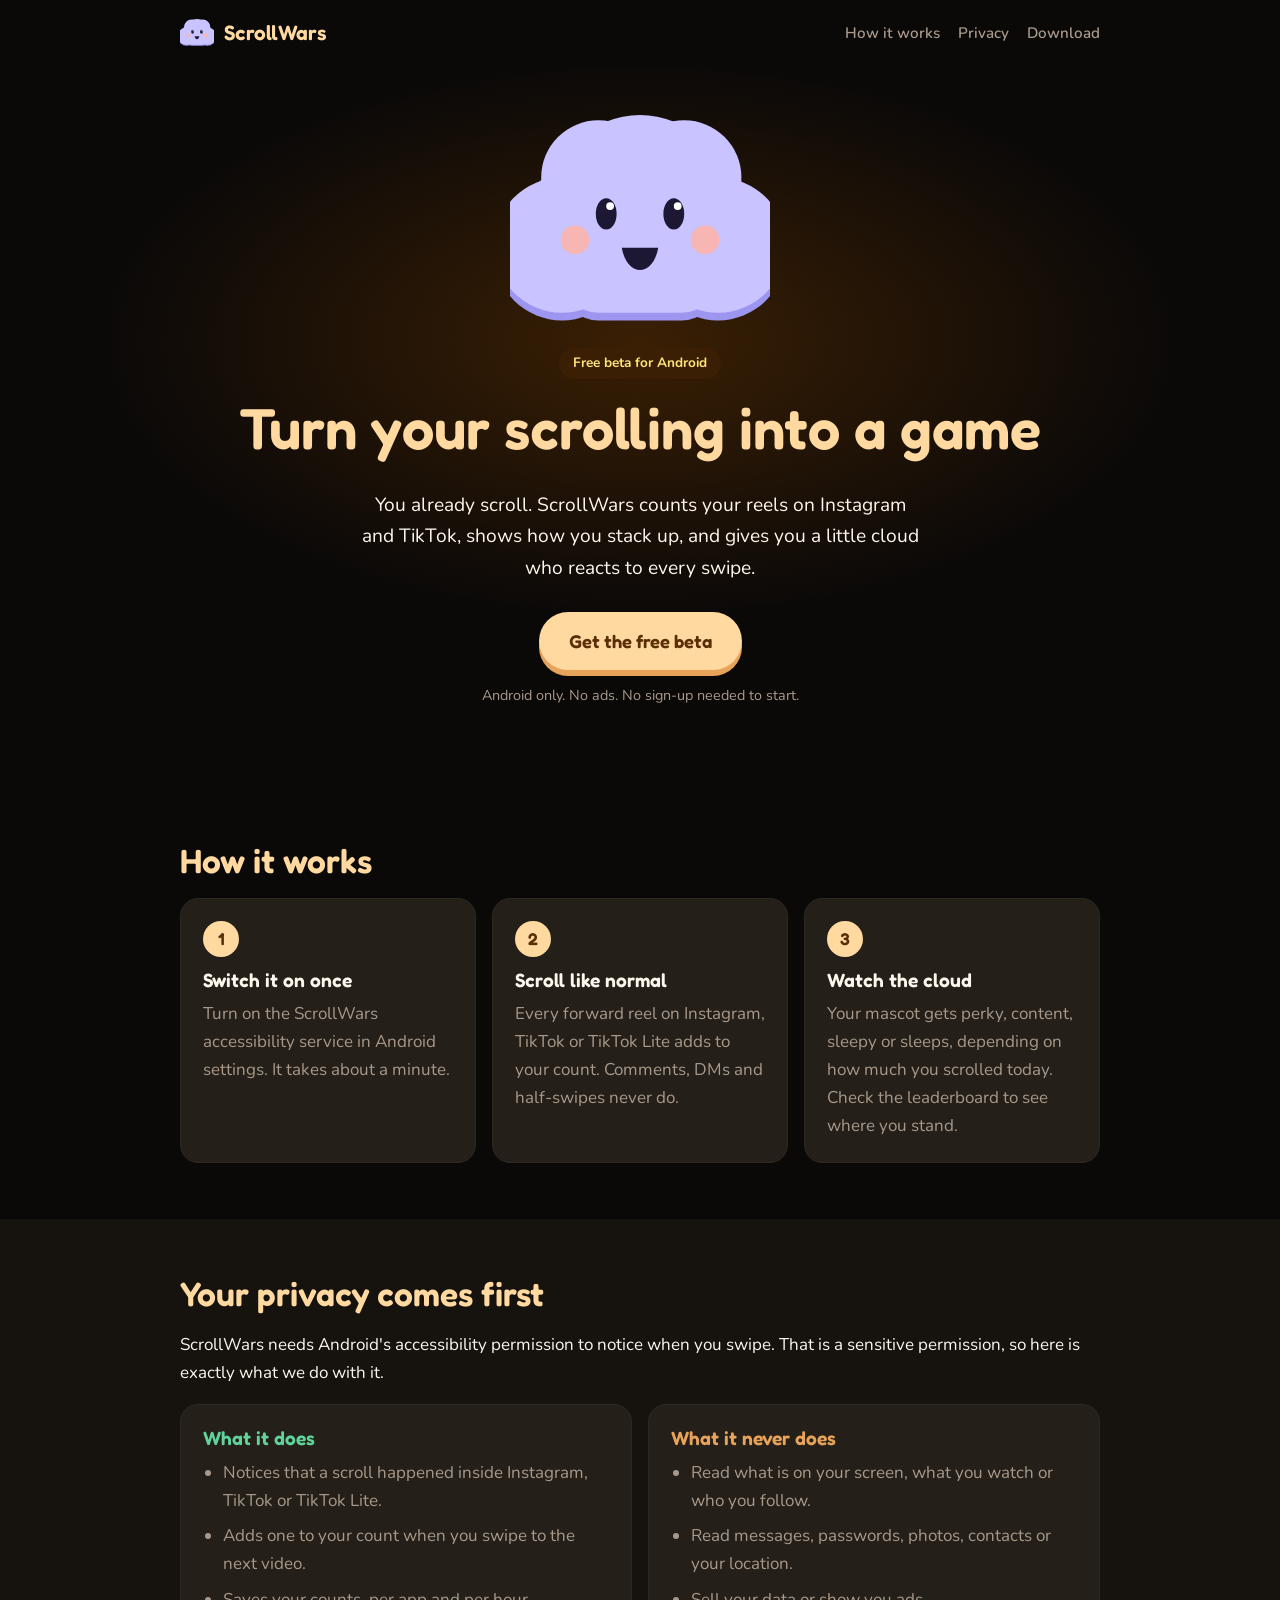
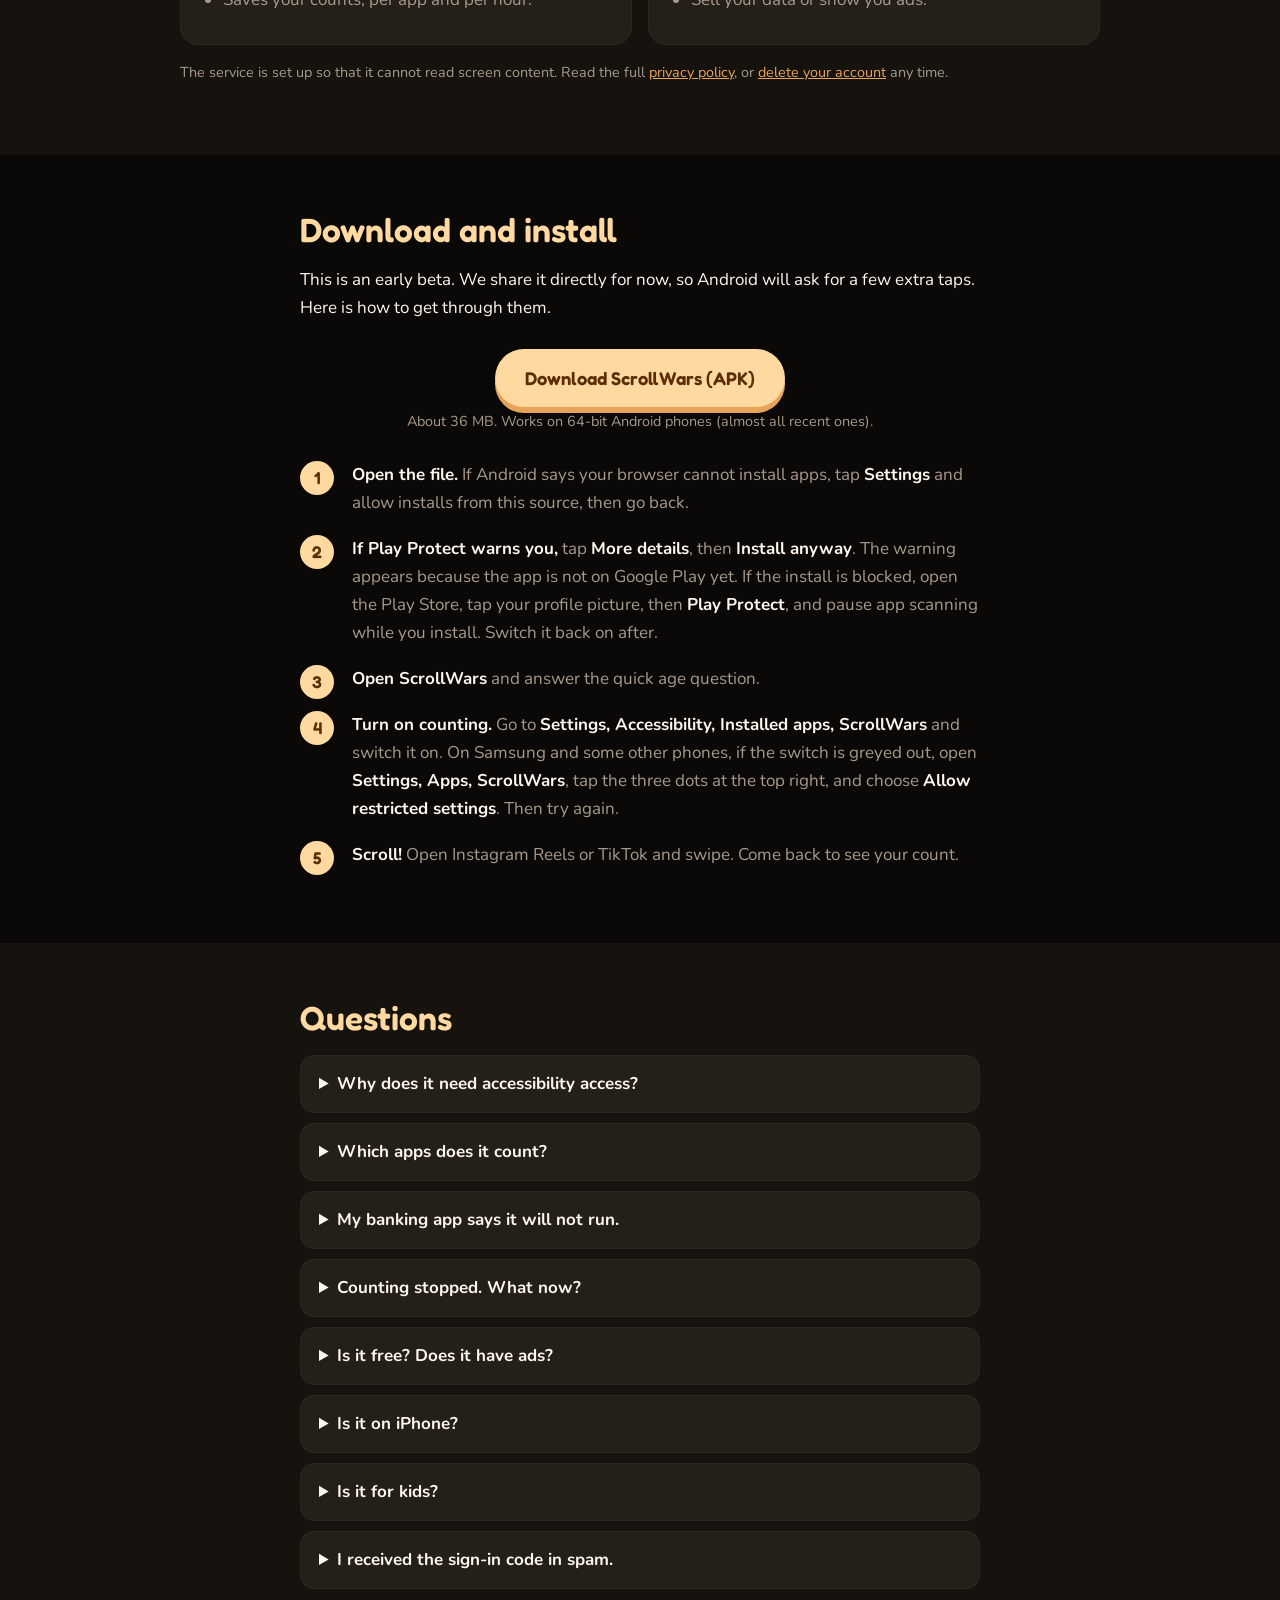
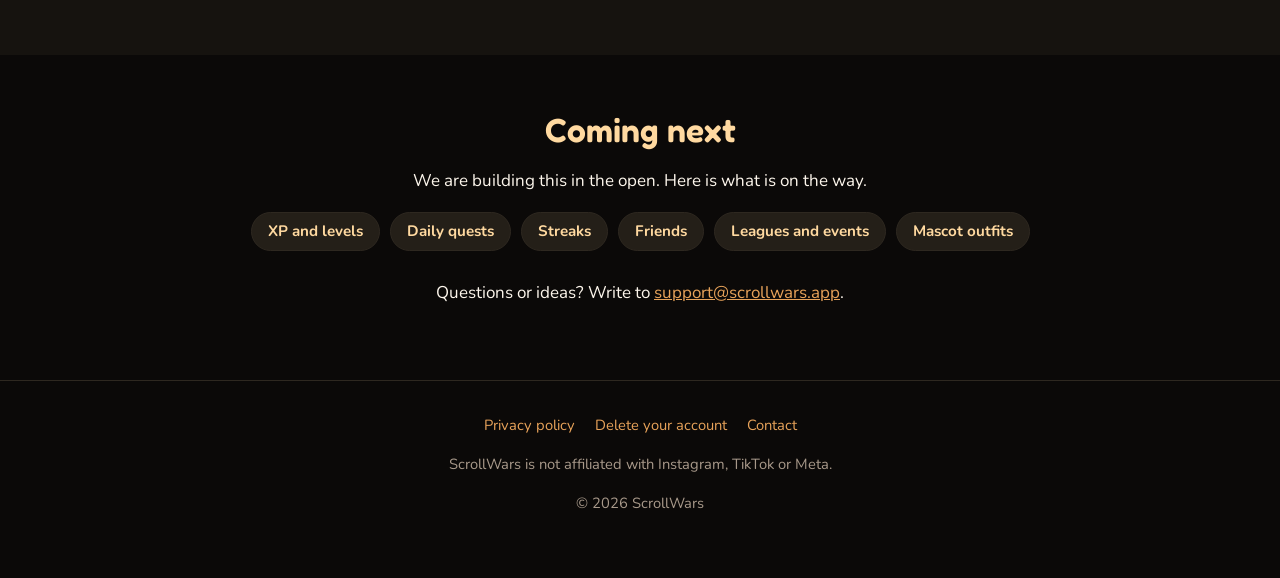
==== index.html @ 9debe907 "Add files via upload" ====
<!doctype html>
<html lang="en">
<head>
<meta charset="utf-8">
<meta name="viewport" content="width=device-width,initial-scale=1">
<title>ScrollWars: turn your scrolling into a game</title>
<meta name="description" content="ScrollWars counts the reels you scroll on Instagram and TikTok and turns them into a game. Free for Android.">
<meta name="theme-color" content="#0b0908">
<meta property="og:title" content="ScrollWars: turn your scrolling into a game">
<meta property="og:description" content="Count your reels, climb the leaderboard, and meet the cloud who gets sleepy when you stop. Free for Android.">
<meta property="og:type" content="website">
<meta property="og:url" content="https://scrollwars.app/">
<link rel="icon" href="assets/mascot.svg" type="image/svg+xml">
<link rel="preconnect" href="https://fonts.googleapis.com">
<link rel="preconnect" href="https://fonts.gstatic.com" crossorigin>
<link href="https://fonts.googleapis.com/css2?family=Fredoka:wght@500;600&family=Nunito:wght@400;600;700&display=swap" rel="stylesheet">
<link rel="stylesheet" href="assets/style.css">
</head>
<body>

<header class="wrap">
  <nav>
    <a class="brand" href="/"><img src="assets/mascot.svg" alt="" width="34" height="34">ScrollWars</a>
    <div class="links"><a href="#how">How it works</a><a href="#trust">Privacy</a><a href="#download">Download</a></div>
  </nav>
</header>

<main>
<section class="hero">
  <div class="wrap">
    <img class="mascot" src="assets/mascot.svg" alt="The ScrollWars cloud mascot">
    <span class="badge">Free beta for Android</span>
    <h1>Turn your scrolling into a game</h1>
    <p class="lead">You already scroll. ScrollWars counts your reels on Instagram and TikTok, shows how you stack up, and gives you a little cloud who reacts to every swipe.</p>
    <a class="btn" href="#download">Get the free beta</a>
    <p class="small" style="margin-top:14px">Android only. No ads. No sign-up needed to start.</p>
  </div>
</section>

<section id="how">
  <div class="wrap">
    <h2>How it works</h2>
    <div class="grid">
      <div class="card"><div class="num">1</div><h3>Switch it on once</h3><p>Turn on the ScrollWars accessibility service in Android settings. It takes about a minute.</p></div>
      <div class="card"><div class="num">2</div><h3>Scroll like normal</h3><p>Every forward reel on Instagram, TikTok or TikTok Lite adds to your count. Comments, DMs and half-swipes never do.</p></div>
      <div class="card"><div class="num">3</div><h3>Watch the cloud</h3><p>Your mascot gets perky, content, sleepy or sleeps, depending on how much you scrolled today. Check the leaderboard to see where you stand.</p></div>
    </div>
  </div>
</section>

<section class="alt" id="trust">
  <div class="wrap">
    <h2>Your privacy comes first</h2>
    <p>ScrollWars needs Android's accessibility permission to notice when you swipe. That is a sensitive permission, so here is exactly what we do with it.</p>
    <div class="two">
      <div class="card yes">
        <h3>What it does</h3>
        <ul class="clean">
          <li>Notices that a scroll happened inside Instagram, TikTok or TikTok Lite.</li>
          <li>Adds one to your count when you swipe to the next video.</li>
          <li>Saves your counts, per app and per hour.</li>
        </ul>
      </div>
      <div class="card no">
        <h3>What it never does</h3>
        <ul class="clean">
          <li>Read what is on your screen, what you watch or who you follow.</li>
          <li>Read messages, passwords, photos, contacts or your location.</li>
          <li>Sell your data or show you ads.</li>
        </ul>
      </div>
    </div>
    <p class="small" style="margin-top:16px">The service is set up so that it cannot read screen content. Read the full <a href="privacy.html">privacy policy</a>, or <a href="delete-account.html">delete your account</a> any time.</p>
  </div>
</section>

<section id="download">
  <div class="wrap narrow">
    <h2>Download and install</h2>
    <p>This is an early beta. We share it directly for now, so Android will ask for a few extra taps. Here is how to get through them.</p>
    <p style="text-align:center;margin:26px 0">
      <a class="btn" href="REPLACE_WITH_APK_LINK" rel="noopener">Download ScrollWars (APK)</a><br>
      <span class="small">About 36 MB. Works on 64-bit Android phones (almost all recent ones).</span>
    </p>
    <ol class="steps">
      <li><strong>Open the file.</strong> If Android says your browser cannot install apps, tap <strong>Settings</strong> and allow installs from this source, then go back.</li>
      <li><strong>If Play Protect warns you,</strong> tap <strong>More details</strong>, then <strong>Install anyway</strong>. The warning appears because the app is not on Google Play yet. If the install is blocked, open the Play Store, tap your profile picture, then <strong>Play Protect</strong>, and pause app scanning while you install. Switch it back on after.</li>
      <li><strong>Open ScrollWars</strong> and answer the quick age question.</li>
      <li><strong>Turn on counting.</strong> Go to <strong>Settings, Accessibility, Installed apps, ScrollWars</strong> and switch it on. On Samsung and some other phones, if the switch is greyed out, open <strong>Settings, Apps, ScrollWars</strong>, tap the three dots at the top right, and choose <strong>Allow restricted settings</strong>. Then try again.</li>
      <li><strong>Scroll!</strong> Open Instagram Reels or TikTok and swipe. Come back to see your count.</li>
    </ol>
  </div>
</section>

<section class="alt" id="faq">
  <div class="wrap narrow">
    <h2>Questions</h2>
    <details><summary>Why does it need accessibility access?</summary><p>It is the only way Android lets an app notice swipes inside other apps. We set it up so it cannot read your screen. It only sees that a scroll happened in a video feed.</p></details>
    <details><summary>Which apps does it count?</summary><p>Instagram Reels, TikTok and TikTok Lite. More are planned. YouTube Shorts does not work yet.</p></details>
    <details><summary>My banking app says it will not run.</summary><p>Some banks refuse to open while any accessibility service is on. In ScrollWars, tap <strong>Banking mode</strong> on the home screen to switch counting off, use your bank, then turn counting back on from the same screen.</p></details>
    <details><summary>Counting stopped. What now?</summary><p>Force-stopping the app or some battery cleaners switch the service off. Go to Settings, Accessibility, Installed apps, ScrollWars and switch it on again.</p></details>
    <details><summary>Is it free? Does it have ads?</summary><p>Yes, it is free, and there are no ads. In the future we plan optional cosmetic items, like outfits for your mascot. They will never be needed to play.</p></details>
    <details><summary>Is it on iPhone?</summary><p>No. Android only, for now.</p></details>
    <details><summary>Is it for kids?</summary><p>No. ScrollWars is meant for people 16 and over. We ask your age band once, and we do not collect your birth date.</p></details>
    <details><summary>I received the sign-in code in spam.</summary><p>That can happen while we are new. Check your spam or junk folder, and mark the email as "Not spam".</p></details>
  </div>
</section>

<section>
  <div class="wrap" style="text-align:center">
    <h2>Coming next</h2>
    <p>We are building this in the open. Here is what is on the way.</p>
    <div class="soon"><span>XP and levels</span><span>Daily quests</span><span>Streaks</span><span>Friends</span><span>Leagues and events</span><span>Mascot outfits</span></div>
    <p style="margin-top:28px">Questions or ideas? Write to <a href="mailto:support@scrollwars.app">support@scrollwars.app</a>.</p>
  </div>
</section>
</main>

<footer>
  <div class="wrap">
    <p><a href="privacy.html">Privacy policy</a><a href="delete-account.html">Delete your account</a><a href="mailto:support@scrollwars.app">Contact</a></p>
    <p>ScrollWars is not affiliated with Instagram, TikTok or Meta.</p>
    <p>&copy; 2026 ScrollWars</p>
  </div>
</footer>
</body>
</html>
---- assets/style.css ----
:root{
  --ink:#0b0908;--surface:#16130f;--raised:#241f18;--line:#2e2820;
  --text:#fdf6ec;--muted:#a8998a;--peach:#ffd9a0;--peach-deep:#e8a35a;
  --on-peach:#5a2f05;--glow:#3a1f04;--gold:#ffe27a;--success:#5fd39a;
}
*{box-sizing:border-box}
html{scroll-behavior:smooth}
body{margin:0;background:var(--ink);color:var(--text);font-family:"Nunito",system-ui,-apple-system,"Segoe UI",Roboto,sans-serif;font-size:17px;line-height:1.65;-webkit-text-size-adjust:100%}
h1,h2,h3{font-family:"Fredoka","Nunito",system-ui,sans-serif;line-height:1.15;margin:0 0 .5em;font-weight:600}
h1{font-size:clamp(2.2rem,7vw,3.6rem);color:var(--peach)}
h2{font-size:clamp(1.5rem,4.5vw,2.1rem);color:var(--peach)}
h3{font-size:1.2rem;color:var(--text)}
a{color:var(--peach-deep)}
a:hover{color:var(--peach)}
p{margin:0 0 1em}
.wrap{max-width:960px;margin:0 auto;padding:0 20px}
.narrow{max-width:720px}
nav{display:flex;align-items:center;justify-content:space-between;padding:16px 0}
.brand{font-family:"Fredoka",sans-serif;font-weight:600;font-size:1.3rem;color:var(--peach);text-decoration:none;display:flex;align-items:center;gap:10px}
.brand svg{width:34px;height:34px}
nav .links a{margin-left:18px;color:var(--muted);text-decoration:none;font-weight:600;font-size:.95rem}
nav .links a:hover{color:var(--peach)}
.hero{position:relative;text-align:center;padding:40px 0 64px;background:radial-gradient(ellipse 60% 55% at 50% 38%,var(--glow) 0%,rgba(58,31,4,0) 70%)}
.hero .mascot{width:min(260px,62vw);margin:0 auto 8px;display:block;animation:bob 3.6s ease-in-out infinite}
@keyframes bob{0%,100%{transform:translateY(0)}50%{transform:translateY(-8px)}}
@media (prefers-reduced-motion:reduce){.hero .mascot{animation:none}}
.hero p.lead{font-size:1.2rem;color:var(--text);max-width:560px;margin:0 auto 1.4em}
.btn{display:inline-block;background:var(--peach);color:var(--on-peach);font-family:"Fredoka",sans-serif;font-weight:600;font-size:1.15rem;padding:14px 30px;border-radius:999px;text-decoration:none;box-shadow:0 6px 0 var(--peach-deep);transition:transform .08s}
.btn:hover{color:var(--on-peach);transform:translateY(2px);box-shadow:0 4px 0 var(--peach-deep)}
.btn.ghost{background:transparent;color:var(--peach);box-shadow:inset 0 0 0 2px var(--peach-deep)}
.small{font-size:.9rem;color:var(--muted)}
.badge{display:inline-block;background:var(--glow);color:var(--gold);border-radius:999px;padding:4px 14px;font-size:.85rem;font-weight:700;margin-bottom:16px}
section{padding:56px 0}
section.alt{background:var(--surface)}
.grid{display:grid;gap:16px;grid-template-columns:repeat(auto-fit,minmax(240px,1fr))}
.card{background:var(--raised);border:1px solid var(--line);border-radius:18px;padding:22px}
.card .num{width:36px;height:36px;border-radius:50%;background:var(--peach);color:var(--on-peach);font-family:"Fredoka",sans-serif;font-weight:600;display:flex;align-items:center;justify-content:center;margin-bottom:12px}
.card p{margin:0;color:var(--muted)}
.two{display:grid;gap:16px;grid-template-columns:repeat(auto-fit,minmax(280px,1fr))}
.yes h3{color:var(--success)}
.no h3{color:var(--peach-deep)}
ul.clean{margin:0;padding-left:1.2em}
ul.clean li{margin-bottom:.45em;color:var(--muted)}
ol.steps{counter-reset:s;list-style:none;padding:0;margin:0}
ol.steps li{counter-increment:s;position:relative;padding:0 0 18px 52px;color:var(--muted)}
ol.steps li strong{color:var(--text)}
ol.steps li::before{content:counter(s);position:absolute;left:0;top:0;width:34px;height:34px;border-radius:50%;background:var(--peach);color:var(--on-peach);font-family:"Fredoka",sans-serif;font-weight:600;display:flex;align-items:center;justify-content:center}
details{background:var(--raised);border:1px solid var(--line);border-radius:14px;padding:14px 18px;margin-bottom:10px}
summary{cursor:pointer;font-weight:700;color:var(--text)}
details p{margin:.7em 0 0;color:var(--muted)}
.soon{display:flex;flex-wrap:wrap;gap:10px;justify-content:center}
.soon span{background:var(--raised);border:1px solid var(--line);border-radius:999px;padding:6px 16px;color:var(--peach);font-weight:700;font-size:.95rem}
footer{border-top:1px solid var(--line);padding:32px 0 48px;color:var(--muted);font-size:.92rem;text-align:center}
footer a{margin:0 10px;text-decoration:none}
.doc{padding:24px 0 72px}
.doc h1{font-size:clamp(1.9rem,6vw,2.6rem)}
.doc h2{margin-top:1.8em;font-size:1.45rem}
.doc ul{color:var(--muted);padding-left:1.2em}
.doc li{margin-bottom:.4em}
.doc p{color:var(--text)}
.doc .meta{color:var(--muted);font-size:.9rem}
table{width:100%;border-collapse:collapse;margin:0 0 1.4em;font-size:.95rem}
th,td{text-align:left;padding:10px 12px;border-bottom:1px solid var(--line);vertical-align:top}
th{color:var(--peach);font-family:"Fredoka",sans-serif;font-weight:600}
td{color:var(--muted)}
.callout{background:var(--glow);border-left:4px solid var(--peach-deep);border-radius:10px;padding:16px 18px;margin:0 0 1.4em}
.callout p{margin:0;color:var(--text)}
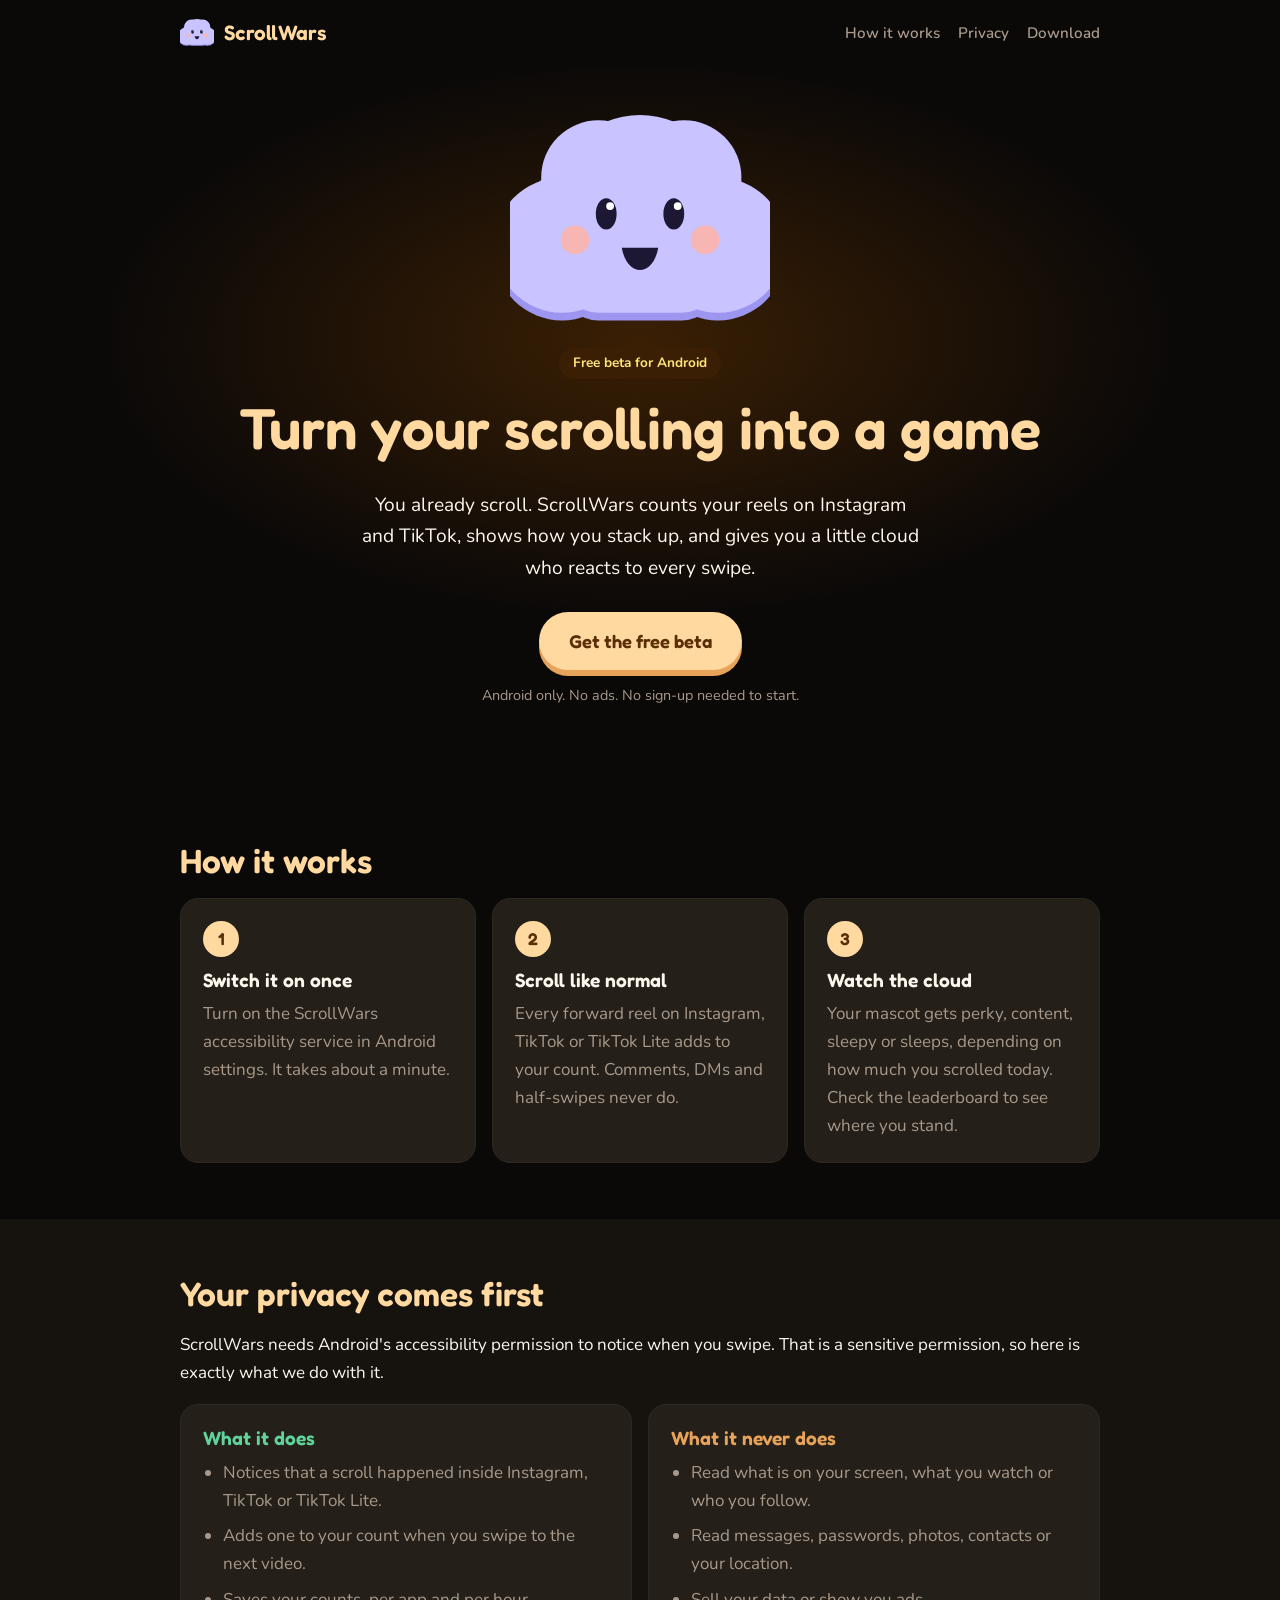
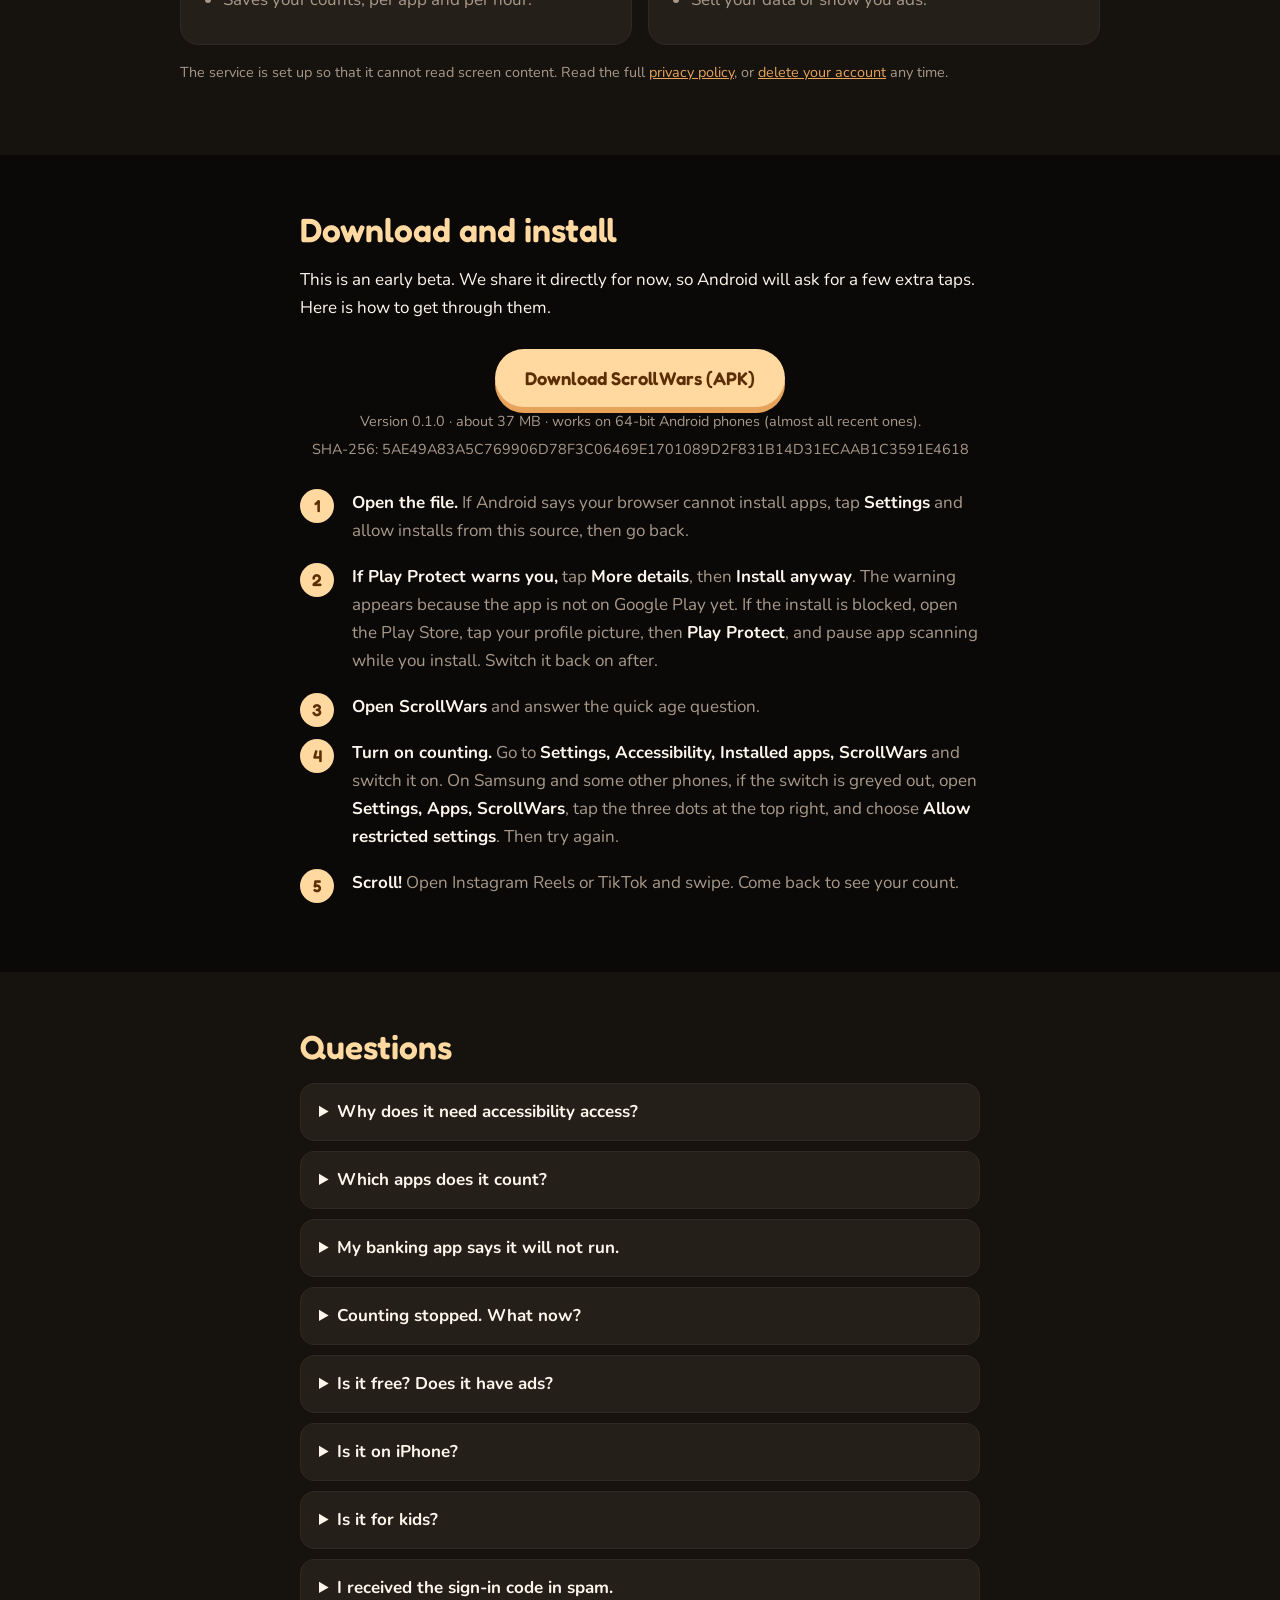
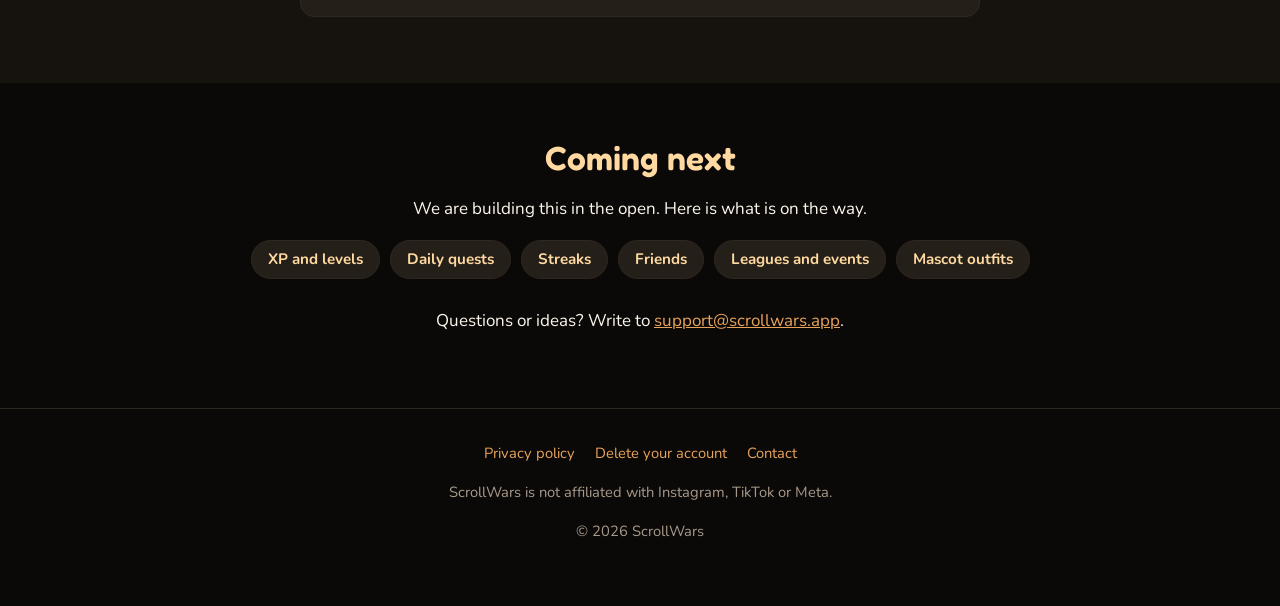
==== commit 1cd69c7e: "Add files via upload" ====
--- a/index.html
+++ b/index.html
@@ -79,8 +79,9 @@
     <h2>Download and install</h2>
     <p>This is an early beta. We share it directly for now, so Android will ask for a few extra taps. Here is how to get through them.</p>
     <p style="text-align:center;margin:26px 0">
-      <a class="btn" href="REPLACE_WITH_APK_LINK" rel="noopener">Download ScrollWars (APK)</a><br>
-      <span class="small">About 36 MB. Works on 64-bit Android phones (almost all recent ones).</span>
+      <a class="btn" href="https://github.com/hamza581996-maker/scrollwars-site/releases/latest/download/ScrollWars.apk" rel="noopener">Download ScrollWars (APK)</a><br>
+      <span class="small">Version 0.1.0 &middot; about 37 MB &middot; works on 64-bit Android phones (almost all recent ones).</span><br>
+      <span class="small" style="word-break:break-all">SHA-256: 5AE49A83A5C769906D78F3C06469E1701089D2F831B14D31ECAAB1C3591E4618</span>
     </p>
     <ol class="steps">
       <li><strong>Open the file.</strong> If Android says your browser cannot install apps, tap <strong>Settings</strong> and allow installs from this source, then go back.</li>
